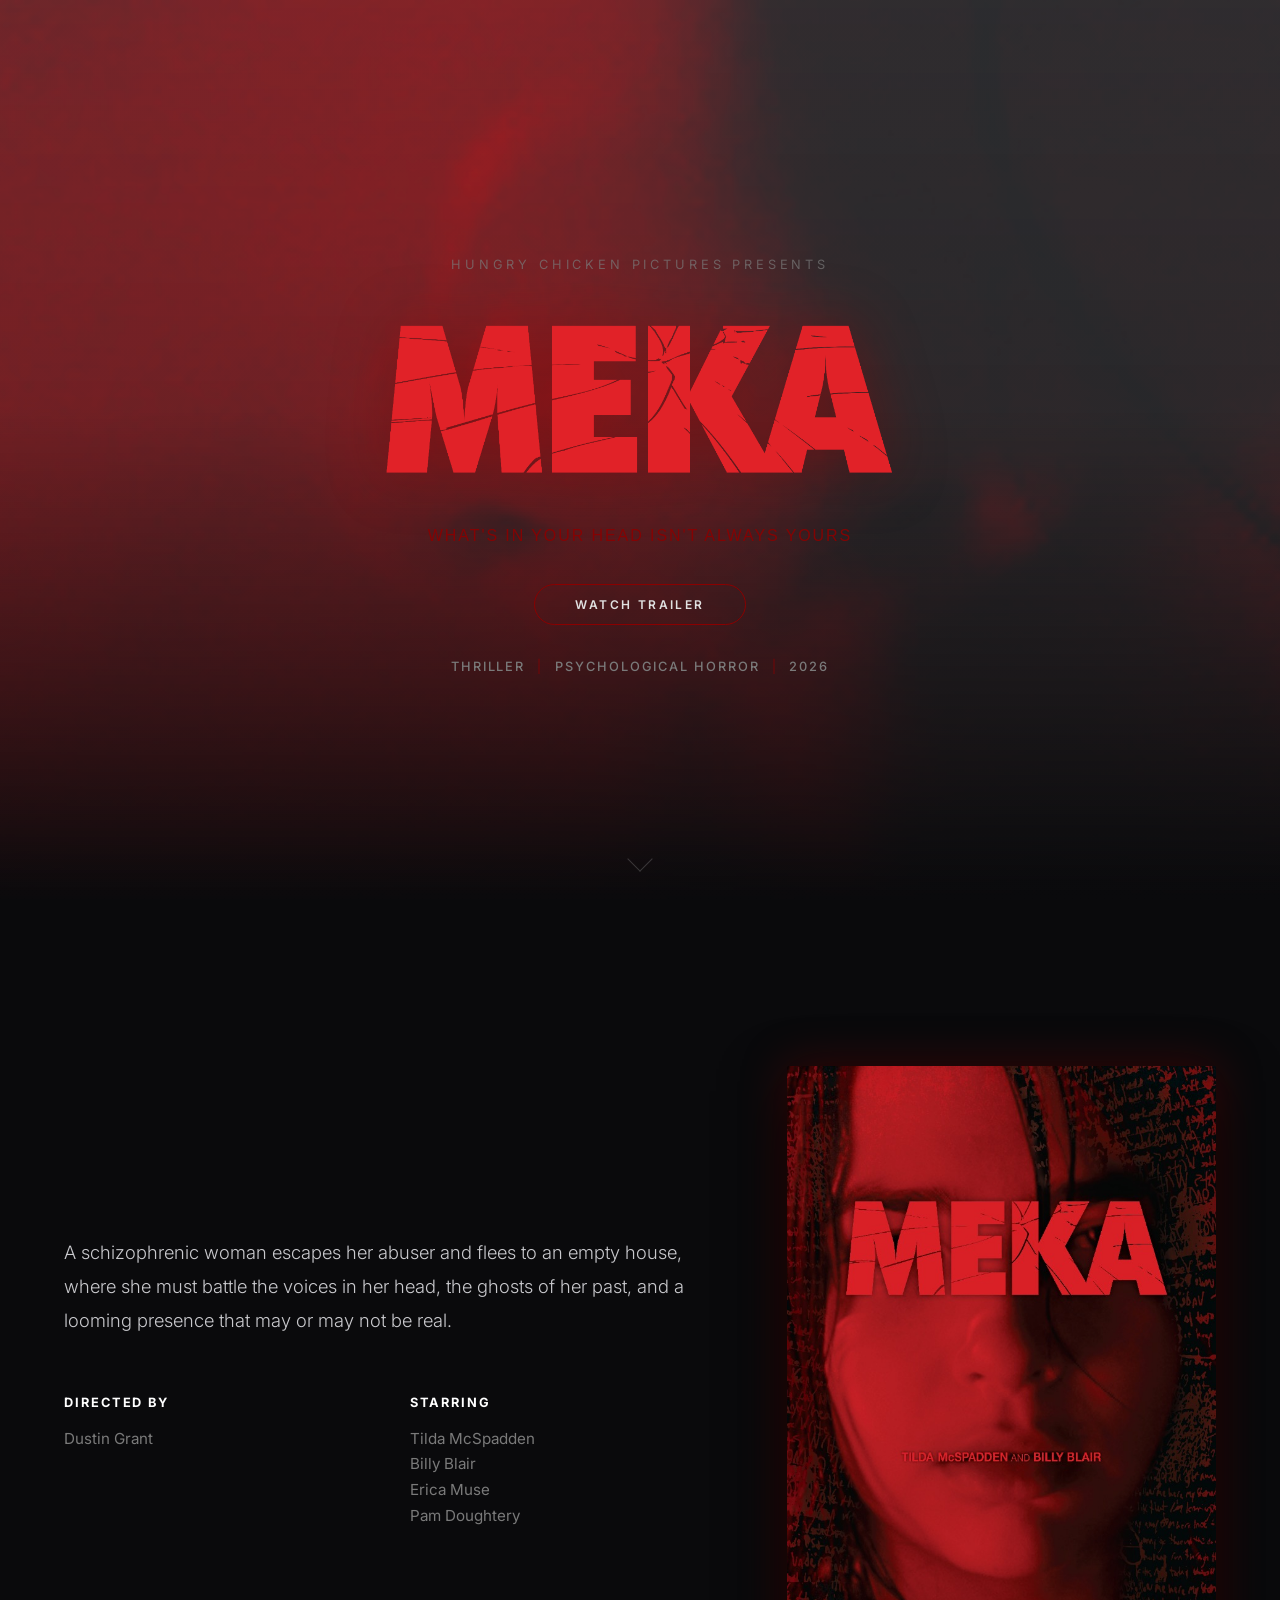
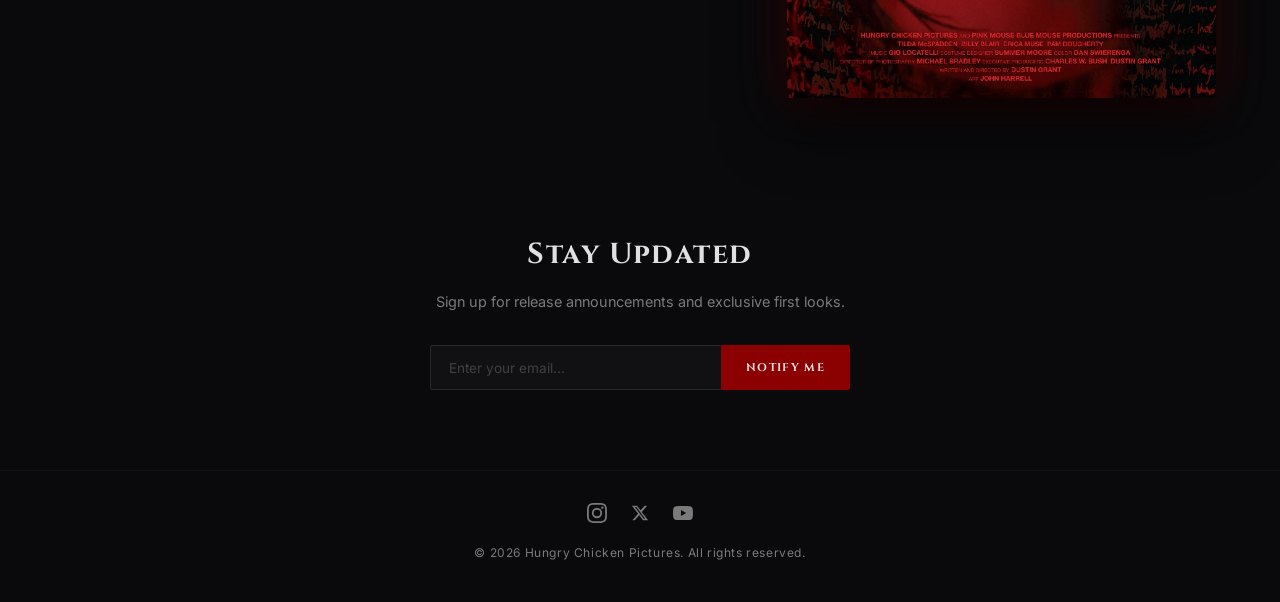
==== index.html @ 878b6aa0 "Update Instagram link to official movie account" ====
<!DOCTYPE html>
<html lang="en">
<head>
    <meta charset="UTF-8">
    <meta name="viewport" content="width=device-width, initial-scale=1.0">
    <title>MEKA — A Psychological Horror Film</title>
    <meta name="description" content="A schizophrenic woman escapes her abuser and flees to an empty house, where she must battle the voices in her head, the ghosts of her past, and a looming presence that may or may not be real.">
    <meta property="og:title" content="MEKA — A Psychological Horror Film">
    <meta property="og:description" content="A schizophrenic woman escapes her abuser and flees to an empty house, where she must battle the voices in her head and a looming presence that may or may not be real.">
    <meta property="og:image" content="assets/poster.jpg">
    <meta property="og:type" content="website">
    <meta name="twitter:card" content="summary_large_image">
    
    <!-- Google Fonts -->
    <link rel="preconnect" href="https://fonts.googleapis.com">
    <link rel="preconnect" href="https://fonts.gstatic.com" crossorigin>
    <link href="https://fonts.googleapis.com/css2?family=Cinzel:wght@400;700;900&family=Inter:wght@300;400;500;600&display=swap" rel="stylesheet">
    
    <!-- Custom CSS -->
    <link rel="stylesheet" href="css/styles.css">
</head>
<body>
    
    <main>
        <!-- Hero Section -->
        <section class="hero" id="hero">
            <div class="hero-video-bg">
                <iframe 
                    id="bg-video"
                    src="https://www.youtube.com/embed/63HkKOAqlyQ?enablejsapi=1&autoplay=1&mute=1&controls=0&showinfo=0&rel=0&iv_load_policy=3&modestbranding=1&cc_load_policy=0" 
                    frameborder="0" 
                    allow="autoplay; encrypted-media" 
                    allowfullscreen
                ></iframe>
            </div>
            <div class="hero-overlay"></div>
            <div class="hero-content fade-in-up">
                <p class="presents">Hungry Chicken Pictures presents</p>
                <img src="assets/title-treatment.png?v=2" alt="MEKA" class="title-treatment">
                <p class="tagline">What's in your head isn't always yours</p>
                <div class="hero-cta">
                    <button class="btn-trailer" id="trailerBtn">
                        Watch Trailer
                    </button>
                </div>
                <div class="hero-meta">
                    <span>Thriller</span>
                    <span class="meta-divider">|</span>
                    <span>Psychological Horror</span>
                    <span class="meta-divider">|</span>
                    <span>2026</span>
                </div>
            </div>
            <div class="scroll-indicator">
                <span></span>
            </div>
        </section>

        <!-- Fullscreen Split Poster & Details Section -->
        <section class="split-slide-section" id="details-slide">
            <div class="split-slide-container reveal">
                <!-- Left: Synopsis & Credits Data -->
                <div class="split-slide-data">
                    <div class="data-story">
                        <p class="story-synopsis">
                            A schizophrenic woman escapes her abuser and flees to an empty house, where she must battle the voices in her head, the ghosts of her past, and a looming presence that may or may not be real.
                        </p>
                    </div>
                    <div class="data-credits">
                        <div class="credit-block">
                            <h4 class="credit-title">Directed by</h4>
                            <p class="credit-names">Dustin Grant</p>
                        </div>
                        <div class="credit-block">
                            <h4 class="credit-title">Starring</h4>
                            <p class="credit-names">
                                Tilda McSpadden<br>
                                Billy Blair<br>
                                Erica Muse<br>
                                Pam Doughtery
                            </p>
                        </div>
                    </div>
                </div>

                <!-- Right: Poster Asset -->
                <div class="split-slide-poster">
                    <img src="assets/poster.jpg?v=2" alt="MEKA Movie Poster" class="poster-image-split" loading="lazy">
                </div>
            </div>
        </section>
        
        <!-- Subscribe Section -->
        <section class="subscribe" id="subscribe">
            <div class="subscribe-container reveal">
                <h2>Stay Updated</h2>
                <p>Sign up for release announcements and exclusive first looks.</p>
                <form class="subscribe-form" id="subscribeForm">
                    <input type="email" id="emailInput" placeholder="Enter your email..." required>
                    <button type="submit">Notify Me</button>
                </form>
                <p class="success-msg" id="successMsg">You're on the list. We'll be in touch.</p>
            </div>
        </section>
    </main>

    <footer>
        <div class="footer-socials">
            <a href="https://www.instagram.com/mekaofficialmovie?utm_source=qr" target="_blank" rel="noopener" aria-label="Instagram">
                <svg viewBox="0 0 24 24" fill="currentColor" width="20" height="20"><path d="M12 2.163c3.204 0 3.584.012 4.85.07 3.252.148 4.771 1.691 4.919 4.919.058 1.265.069 1.645.069 4.849 0 3.205-.012 3.584-.069 4.849-.149 3.225-1.664 4.771-4.919 4.919-1.266.058-1.644.07-4.85.07-3.204 0-3.584-.012-4.849-.07-3.26-.149-4.771-1.699-4.919-4.92-.058-1.265-.07-1.644-.07-4.849 0-3.204.013-3.583.07-4.849.149-3.227 1.664-4.771 4.919-4.919 1.266-.057 1.645-.069 4.849-.069zM12 0C8.741 0 8.333.014 7.053.072 2.695.272.273 2.69.073 7.052.014 8.333 0 8.741 0 12c0 3.259.014 3.668.072 4.948.2 4.358 2.618 6.78 6.98 6.98C8.333 23.986 8.741 24 12 24c3.259 0 3.668-.014 4.948-.072 4.354-.2 6.782-2.618 6.979-6.98.059-1.28.073-1.689.073-4.948 0-3.259-.014-3.667-.072-4.947-.196-4.354-2.617-6.78-6.979-6.98C15.668.014 15.259 0 12 0zm0 5.838a6.162 6.162 0 100 12.324 6.162 6.162 0 000-12.324zM12 16a4 4 0 110-8 4 4 0 010 8zm6.406-11.845a1.44 1.44 0 100 2.881 1.44 1.44 0 000-2.881z"/></svg>
            </a>
            <a href="https://x.com/" target="_blank" rel="noopener" aria-label="X / Twitter">
                <svg viewBox="0 0 24 24" fill="currentColor" width="18" height="18"><path d="M18.244 2.25h3.308l-7.227 8.26 8.502 11.24H16.17l-5.214-6.817L4.99 21.75H1.68l7.73-8.835L1.254 2.25H8.08l4.713 6.231zm-1.161 17.52h1.833L7.084 4.126H5.117z"/></svg>
            </a>
            <a href="https://www.youtube.com/" target="_blank" rel="noopener" aria-label="YouTube">
                <svg viewBox="0 0 24 24" fill="currentColor" width="20" height="20"><path d="M23.498 6.186a3.016 3.016 0 00-2.122-2.136C19.505 3.545 12 3.545 12 3.545s-7.505 0-9.377.505A3.017 3.017 0 00.502 6.186C0 8.07 0 12 0 12s0 3.93.502 5.814a3.016 3.016 0 002.122 2.136c1.871.505 9.376.505 9.376.505s7.505 0 9.377-.505a3.015 3.015 0 002.122-2.136C24 15.93 24 12 24 12s0-3.93-.502-5.814zM9.545 15.568V8.432L15.818 12l-6.273 3.568z"/></svg>
            </a>
        </div>
        <p>&copy; 2026 Hungry Chicken Pictures. All rights reserved.</p>
    </footer>

    <!-- Trailer Modal -->
    <div class="trailer-modal" id="trailerModal">
        <div class="trailer-modal-overlay" id="trailerModalOverlay"></div>
        <div class="trailer-modal-content">
            <button class="trailer-modal-close" id="trailerModalClose" aria-label="Close trailer">&times;</button>
            <div class="trailer-modal-wrapper">
                <iframe 
                    id="trailerModalIframe"
                    src="" 
                    title="MEKA — Official Trailer" 
                    frameborder="0" 
                    allow="accelerometer; autoplay; clipboard-write; encrypted-media; gyroscope; picture-in-picture; web-share" 
                    allowfullscreen
                ></iframe>
            </div>
        </div>
    </div>

    <!-- Custom JS -->
    <script src="js/main.js"></script>
</body>
</html>
---- css/styles.css ----
/* --- Design Tokens --- */
:root {
    --color-bg: #0a0a0c;
    --color-bg-elevated: #111114;
    --color-text: #e0e0e0;
    --color-text-muted: #7a7a7a;
    --color-crimson: #8b0000;
    --color-crimson-glow: rgba(139, 0, 0, 0.4);
    --color-crimson-hover: #a50000;
    --color-sickly-green: #9fbca3;
    
    --font-heading: 'Cinzel', serif;
    --font-body: 'Inter', sans-serif;
}

/* --- Global Styles --- */
* {
    margin: 0;
    padding: 0;
    box-sizing: border-box;
}

html {
    scroll-behavior: smooth;
}

body {
    font-family: var(--font-body);
    background-color: var(--color-bg);
    color: var(--color-text);
    line-height: 1.6;
    overflow-x: hidden;
}

h1, h2, h3 {
    font-family: var(--font-heading);
    font-weight: 700;
}

/* --- Hamburger Nav --- */
.nav {
    position: fixed;
    top: 0;
    left: 0;
    width: 100%;
    z-index: 100;
    padding: 1.5rem;
}

.nav-toggle {
    background: none;
    border: none;
    cursor: pointer;
    display: flex;
    flex-direction: column;
    gap: 5px;
    padding: 8px;
    z-index: 101;
    position: relative;
}

.nav-bar {
    display: block;
    width: 24px;
    height: 2px;
    background: var(--color-text);
    transition: all 0.3s ease;
}

.nav-toggle:hover .nav-bar {
    background: var(--color-crimson);
}

.nav-overlay {
    position: fixed;
    top: 0;
    left: 0;
    width: 100%;
    height: 100%;
    background: rgba(10, 10, 12, 0.97);
    display: flex;
    flex-direction: column;
    align-items: center;
    justify-content: center;
    opacity: 0;
    visibility: hidden;
    transition: all 0.4s cubic-bezier(0.25, 0.46, 0.45, 0.94);
    z-index: 200;
}

.nav-overlay.active {
    opacity: 1;
    visibility: visible;
}

.nav-close {
    position: absolute;
    top: 1.5rem;
    right: 1.5rem;
    background: none;
    border: none;
    color: var(--color-text);
    font-size: 2rem;
    cursor: pointer;
    padding: 0.5rem;
    transition: color 0.3s;
    line-height: 1;
}

.nav-close:hover {
    color: var(--color-crimson);
}

.nav-links {
    display: flex;
    flex-direction: column;
    align-items: center;
    gap: 2rem;
}

.nav-link {
    font-family: var(--font-heading);
    font-size: 2rem;
    font-weight: 700;
    color: var(--color-text);
    text-decoration: none;
    letter-spacing: 0.15em;
    text-transform: uppercase;
    transition: color 0.3s, text-shadow 0.3s;
}

.nav-link:hover {
    color: var(--color-crimson);
    text-shadow: 0 0 20px var(--color-crimson-glow);
}

.nav-socials {
    display: flex;
    gap: 1.5rem;
    margin-top: 3rem;
    padding-top: 2rem;
    border-top: 1px solid rgba(255, 255, 255, 0.06);
}

.nav-socials a {
    color: var(--color-text-muted);
    transition: color 0.3s;
}

.nav-socials a:hover {
    color: var(--color-text);
}

/* --- Hero Section --- */
.hero {
    position: relative;
    min-height: 100vh;
    display: flex;
    align-items: center;
    justify-content: center;
    overflow: hidden;
    padding: 7rem 2rem 5rem;
}

.hero-video-bg {
    position: absolute;
    top: 0;
    left: 0;
    width: 100%;
    height: 100%;
    overflow: hidden;
    z-index: 1;
    background-image: url('../assets/poster-hero.jpg');
    background-size: cover;
    background-position: center 20%;
    background-repeat: no-repeat;
}

.hero-video-bg iframe {
    position: absolute;
    top: 50%;
    left: 50%;
    width: 100vw;
    height: 56.25vw; /* 16:9 */
    min-height: 100vh;
    min-width: 177.77vh; /* 16:9 */
    transform: translate(-50%, -50%) scale(1.3); /* scale up to push captions out of the visible viewport boundary */
    pointer-events: none;
    opacity: 0; /* invisible while loading/buffering */
    filter: saturate(0.9) contrast(1.05);
    transition: opacity 0.8s ease; /* smooth fade-in once playing starts */
}

.hero-video-bg.loaded iframe {
    opacity: 0.85; /* brighter baseline */
}

.hero-overlay {
    position: absolute;
    top: 0;
    left: 0;
    width: 100%;
    height: 100%;
    background: linear-gradient(
        to bottom, 
        rgba(10, 10, 12, 0.25) 0%, 
        rgba(10, 10, 12, 0.35) 45%, 
        rgba(10, 10, 12, 0.75) 80%, 
        var(--color-bg) 100%
    );
    z-index: 2;
}

.hero-content {
    position: relative;
    z-index: 3;
    text-align: center;
    max-width: 800px;
    padding: 2rem;
}

.presents {
    font-family: var(--font-body);
    font-size: 0.8rem;
    font-weight: 400;
    letter-spacing: 0.3em;
    text-transform: uppercase;
    color: var(--color-text-muted);
    margin-bottom: 1.5rem;
    opacity: 0.7;
}

/* Title Treatment Image */
.title-treatment {
    max-width: 550px;
    width: 100%;
    height: auto;
    margin-bottom: 1rem;
    filter: drop-shadow(0 0 30px var(--color-crimson-glow));
}

.tagline {
    font-family: "Helvetica Neue", Helvetica, Arial, sans-serif;
    font-size: 1rem;
    font-weight: 500;
    color: var(--color-crimson);
    letter-spacing: 0.12em;
    margin-bottom: 2.2rem;
    font-style: normal;
    text-transform: uppercase; /* uppercase matches Helvetica design cleanly */
    opacity: 0.9;
}

/* Trailer Button */
.hero-cta {
    margin-bottom: 2rem;
}

.btn-trailer {
    display: inline-flex;
    align-items: center;
    justify-content: center;
    gap: 0.6rem;
    padding: 0.75rem 2.5rem;
    background: transparent;
    border: 1px solid var(--color-crimson);
    color: var(--color-text);
    font-family: var(--font-body); /* use body font for cleaner minimal look */
    font-size: 0.75rem;
    font-weight: 600;
    letter-spacing: 0.2em;
    text-transform: uppercase;
    cursor: pointer;
    border-radius: 30px; /* pill shape like Longlegs */
    transition: all 0.3s cubic-bezier(0.25, 0.46, 0.45, 0.94);
}

.btn-trailer:hover {
    background: var(--color-crimson);
    border-color: var(--color-crimson);
    color: #fff;
    box-shadow: 0 0 25px var(--color-crimson-glow);
}

.btn-trailer svg {
    opacity: 0.7;
}

.hero-meta {
    display: flex;
    align-items: center;
    justify-content: center;
    gap: 0.75rem;
    font-size: 0.8rem;
    font-weight: 500;
    letter-spacing: 0.15em;
    text-transform: uppercase;
    color: var(--color-text-muted);
}

.meta-divider {
    color: var(--color-crimson);
    font-weight: 300;
}

/* Scroll Indicator */
.scroll-indicator {
    position: absolute;
    bottom: 2rem;
    left: 50%;
    transform: translateX(-50%);
    z-index: 3;
}

.scroll-indicator span {
    display: block;
    width: 18px;
    height: 18px;
    border-right: 1.5px solid var(--color-text-muted);
    border-bottom: 1.5px solid var(--color-text-muted);
    transform: rotate(45deg);
    animation: scrollBounce 2.5s infinite;
    opacity: 0.4;
}

@keyframes scrollBounce {
    0%, 100% { transform: rotate(45deg) translateY(0); opacity: 0.2; }
    50% { transform: rotate(45deg) translateY(10px); opacity: 0.6; }
}



/* --- Trailer Modal --- */
.trailer-modal {
    position: fixed;
    top: 0;
    left: 0;
    width: 100%;
    height: 100%;
    z-index: 1000;
    display: flex;
    align-items: center;
    justify-content: center;
    opacity: 0;
    visibility: hidden;
    transition: opacity 0.4s ease, visibility 0.4s ease;
}

.trailer-modal.active {
    opacity: 1;
    visibility: visible;
}

.trailer-modal-overlay {
    position: absolute;
    top: 0;
    left: 0;
    width: 100%;
    height: 100%;
    background: rgba(0, 0, 0, 0.92);
    backdrop-filter: blur(8px);
    -webkit-backdrop-filter: blur(8px);
}

.trailer-modal-content {
    position: relative;
    width: 90%;
    max-width: 1000px;
    z-index: 1001;
    transform: scale(0.9);
    transition: transform 0.4s cubic-bezier(0.25, 0.46, 0.45, 0.94);
}

.trailer-modal.active .trailer-modal-content {
    transform: scale(1);
}

.trailer-modal-close {
    position: absolute;
    top: -3rem;
    right: 0;
    background: none;
    border: none;
    color: var(--color-text-muted);
    font-size: 2rem;
    cursor: pointer;
    padding: 0.5rem;
    transition: color 0.3s;
    line-height: 1;
    z-index: 1002;
}

.trailer-modal-close:hover {
    color: var(--color-text);
}

.trailer-modal-wrapper {
    position: relative;
    padding-bottom: 56.25%;
    height: 0;
    overflow: hidden;
    border-radius: 4px;
    box-shadow: 0 0 60px var(--color-crimson-glow);
}

.trailer-modal-wrapper iframe {
    position: absolute;
    top: 0;
    left: 0;
    width: 100%;
    height: 100%;
    border: none;
}

/* --- Poster Section (Fullscreen Slide) --- */
.poster-section {
    height: 100vh;
    width: 100%;
    display: flex;
    align-items: center;
    justify-content: center;
    overflow: hidden;
    background-color: var(--color-bg);
}

.poster-container {
    max-height: 85vh;
    max-width: 550px;
    width: 90%;
    display: flex;
    align-items: center;
    justify-content: center;
}

.poster-image {
    max-height: 85vh;
    width: auto;
    height: auto;
    border-radius: 2px;
    box-shadow: 
        0 20px 60px rgba(0, 0, 0, 0.6),
        0 0 40px var(--color-crimson-glow);
    transition: transform 0.6s ease, box-shadow 0.6s ease;
}

.poster-image:hover {
    transform: scale(1.02);
    box-shadow: 
        0 30px 80px rgba(0, 0, 0, 0.7),
        0 0 60px var(--color-crimson-glow);
}

/* --- Fullscreen Split Slide Section --- */
.split-slide-section {
    min-height: 100vh;
    width: 100%;
    display: flex;
    align-items: center;
    justify-content: center;
    padding: 6rem 4rem 2rem;
    background-color: var(--color-bg);
}

.split-slide-container {
    max-width: 1200px;
    width: 100%;
    display: grid;
    grid-template-columns: 1.2fr 0.8fr; /* Data on left, Poster on right */
    gap: 5rem;
    align-items: center;
}

/* Left side details */
.split-slide-data {
    display: flex;
    flex-direction: column;
    gap: 3.5rem;
    color: var(--color-text);
}

.story-synopsis {
    font-size: 1.15rem;
    line-height: 1.85;
    color: #c8c8cc;
    font-weight: 300;
}

.data-credits {
    display: grid;
    grid-template-columns: 1fr 1fr;
    gap: 3rem;
}

.credit-block {
    display: flex;
    flex-direction: column;
    gap: 0.75rem;
}

.credit-title {
    font-size: 0.8rem;
    font-weight: 700;
    text-transform: uppercase;
    letter-spacing: 0.15em;
    color: #fff;
    margin: 0;
}

.credit-names {
    font-size: 0.95rem;
    line-height: 1.7;
    color: var(--color-text-muted);
    font-weight: 400;
}

/* Right side poster */
.split-slide-poster {
    display: flex;
    justify-content: center;
    align-items: center;
}

.poster-image-split {
    max-height: 75vh;
    width: auto;
    height: auto;
    max-width: 100%;
    border-radius: 2px;
    box-shadow: 
        0 25px 65px rgba(0, 0, 0, 0.75),
        0 0 45px var(--color-crimson-glow);
    transition: transform 0.6s cubic-bezier(0.25, 0.46, 0.45, 0.94);
}

.poster-image-split:hover {
    transform: scale(1.015);
    box-shadow: 
        0 35px 85px rgba(0, 0, 0, 0.85),
        0 0 65px var(--color-crimson-glow);
}

/* --- Subscribe Section --- */
.subscribe {
    padding: 2rem 2rem 5rem;
    text-align: center;
}

.subscribe-container h2 {
    font-size: 1.8rem;
    margin-bottom: 0.75rem;
    letter-spacing: 0.05em;
}

.subscribe-container > p {
    color: var(--color-text-muted);
    margin-bottom: 2rem;
    font-size: 0.9rem;
}

.subscribe-form {
    display: flex;
    justify-content: center;
    gap: 0;
    max-width: 420px;
    margin: 0 auto;
}

.subscribe-form input {
    flex: 1;
    padding: 0.85rem 1.1rem;
    background: rgba(255, 255, 255, 0.03);
    border: 1px solid rgba(255, 255, 255, 0.1);
    border-right: none;
    border-radius: 2px 0 0 2px;
    color: var(--color-text);
    font-family: var(--font-body);
    font-size: 0.85rem;
    outline: none;
    transition: border-color 0.3s, background 0.3s;
}

.subscribe-form input:focus {
    border-color: var(--color-crimson);
    background: rgba(255, 255, 255, 0.05);
}

.subscribe-form input::placeholder {
    color: rgba(255, 255, 255, 0.2);
}

.subscribe-form button {
    padding: 0.85rem 1.5rem;
    background-color: var(--color-crimson);
    color: var(--color-text);
    border: 1px solid var(--color-crimson);
    border-radius: 0 2px 2px 0;
    font-family: var(--font-heading);
    font-size: 0.7rem;
    font-weight: 700;
    letter-spacing: 0.12em;
    text-transform: uppercase;
    cursor: pointer;
    transition: background-color 0.3s, box-shadow 0.3s;
}

.subscribe-form button:hover {
    background-color: var(--color-crimson-hover);
    box-shadow: 0 0 20px var(--color-crimson-glow);
}

.success-msg {
    display: none;
    margin-top: 1.5rem;
    color: var(--color-sickly-green);
    font-weight: 500;
    font-size: 0.9rem;
}

/* --- Footer --- */
footer {
    text-align: center;
    padding: 2rem 2rem 2.5rem;
    border-top: 1px solid rgba(255, 255, 255, 0.04);
}

.footer-socials {
    display: flex;
    justify-content: center;
    gap: 1.5rem;
    margin-bottom: 1.25rem;
}

.footer-socials a {
    color: var(--color-text-muted);
    transition: color 0.3s, transform 0.3s;
    display: flex;
    align-items: center;
}

.footer-socials a:hover {
    color: var(--color-text);
    transform: translateY(-2px);
}

footer p {
    color: var(--color-text-muted);
    font-size: 0.75rem;
    letter-spacing: 0.05em;
}

/* --- Animations --- */
.fade-in-up {
    animation: fadeInUp 1.5s ease-out forwards;
    opacity: 0;
    transform: translateY(30px);
}

@keyframes fadeInUp {
    to {
        opacity: 1;
        transform: translateY(0);
    }
}

.reveal {
    opacity: 0;
    transform: translateY(30px);
    transition: all 0.8s cubic-bezier(0.25, 0.46, 0.45, 0.94);
}

.reveal.active {
    opacity: 1;
    transform: translateY(0);
}

/* --- Responsive --- */
@media (max-width: 768px) {
    .title-treatment {
        max-width: 320px;
    }
    .tagline {
        font-size: 0.85rem;
    }
    .hero-meta {
        font-size: 0.7rem;
        gap: 0.4rem;
    }
    .glass-card {
        padding: 2rem 1.5rem;
    }
    .credits-grid {
        grid-template-columns: 1fr;
        gap: 2rem;
    }
    .subscribe-form {
        flex-direction: column;
    }
    .subscribe-form input {
        border-right: 1px solid rgba(255, 255, 255, 0.1);
        border-radius: 2px;
    }
    .subscribe-form button {
        border-radius: 2px;
    }
    .split-slide-container {
        grid-template-columns: 1fr;
        gap: 3rem;
        text-align: center;
    }
    .split-slide-section {
        padding: 5rem 2rem;
        min-height: auto;
    }
    .data-credits {
        gap: 1.5rem;
    }
    .poster-image-split {
        max-height: 50vh;
    }
    .trailer-modal-content {
        width: 95%;
    }
    .trailer-modal-close {
        top: -2.5rem;
        font-size: 1.5rem;
    }
}

@media (max-width: 480px) {
    .title-treatment {
        max-width: 240px;
    }
    .presents {
        font-size: 0.65rem;
    }
    .btn-trailer {
        font-size: 0.65rem;
        padding: 0.75rem 1.5rem;
    }
}
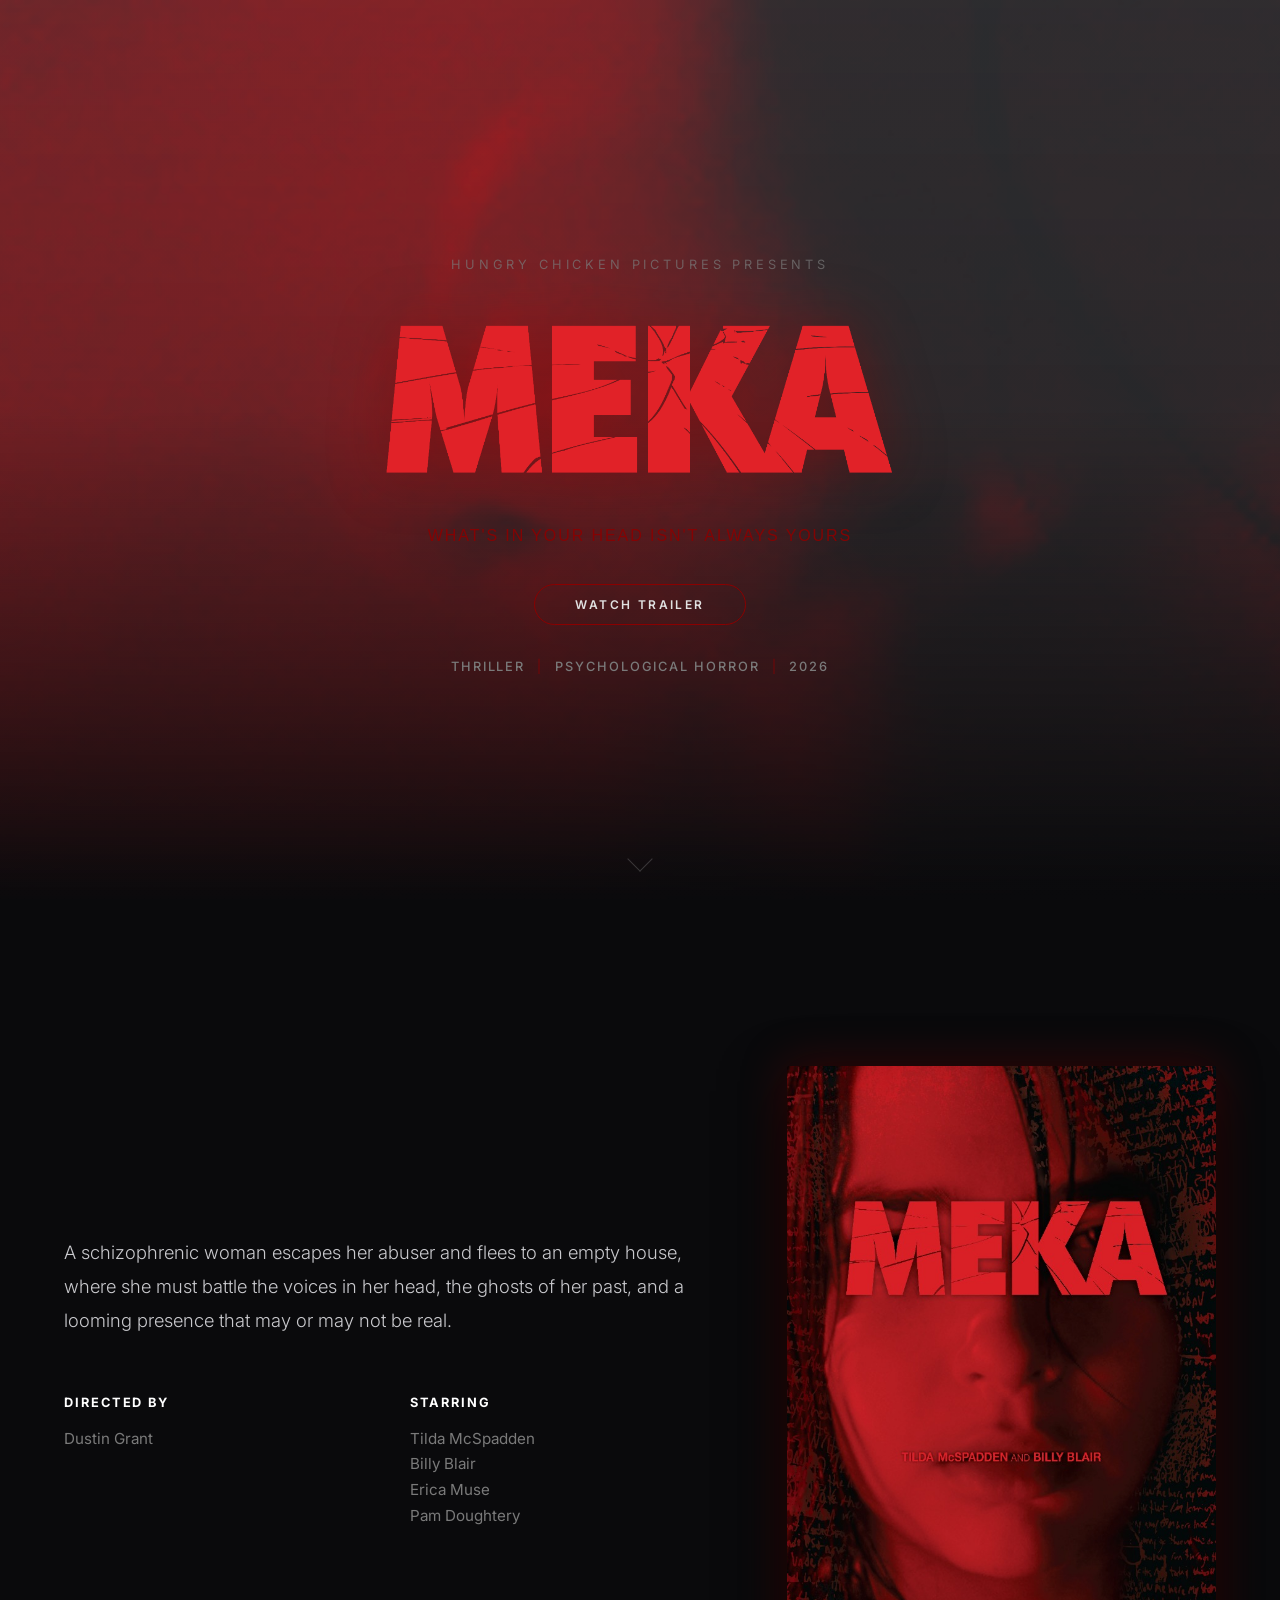
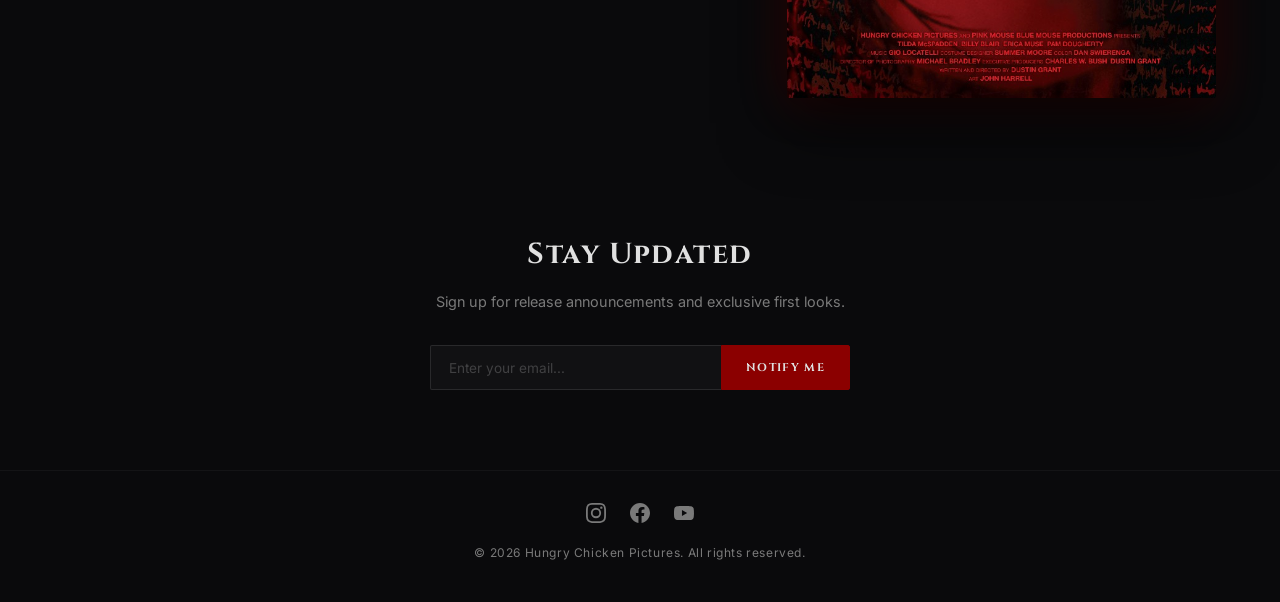
==== commit a1809199: "Replace X link with Facebook link and SVG icon" ====
--- a/index.html
+++ b/index.html
@@ -109,8 +109,8 @@
             <a href="https://www.instagram.com/mekaofficialmovie?utm_source=qr" target="_blank" rel="noopener" aria-label="Instagram">
                 <svg viewBox="0 0 24 24" fill="currentColor" width="20" height="20"><path d="M12 2.163c3.204 0 3.584.012 4.85.07 3.252.148 4.771 1.691 4.919 4.919.058 1.265.069 1.645.069 4.849 0 3.205-.012 3.584-.069 4.849-.149 3.225-1.664 4.771-4.919 4.919-1.266.058-1.644.07-4.85.07-3.204 0-3.584-.012-4.849-.07-3.26-.149-4.771-1.699-4.919-4.92-.058-1.265-.07-1.644-.07-4.849 0-3.204.013-3.583.07-4.849.149-3.227 1.664-4.771 4.919-4.919 1.266-.057 1.645-.069 4.849-.069zM12 0C8.741 0 8.333.014 7.053.072 2.695.272.273 2.69.073 7.052.014 8.333 0 8.741 0 12c0 3.259.014 3.668.072 4.948.2 4.358 2.618 6.78 6.98 6.98C8.333 23.986 8.741 24 12 24c3.259 0 3.668-.014 4.948-.072 4.354-.2 6.782-2.618 6.979-6.98.059-1.28.073-1.689.073-4.948 0-3.259-.014-3.667-.072-4.947-.196-4.354-2.617-6.78-6.979-6.98C15.668.014 15.259 0 12 0zm0 5.838a6.162 6.162 0 100 12.324 6.162 6.162 0 000-12.324zM12 16a4 4 0 110-8 4 4 0 010 8zm6.406-11.845a1.44 1.44 0 100 2.881 1.44 1.44 0 000-2.881z"/></svg>
             </a>
-            <a href="https://x.com/" target="_blank" rel="noopener" aria-label="X / Twitter">
-                <svg viewBox="0 0 24 24" fill="currentColor" width="18" height="18"><path d="M18.244 2.25h3.308l-7.227 8.26 8.502 11.24H16.17l-5.214-6.817L4.99 21.75H1.68l7.73-8.835L1.254 2.25H8.08l4.713 6.231zm-1.161 17.52h1.833L7.084 4.126H5.117z"/></svg>
+            <a href="https://www.facebook.com/people/MEKA-Official-Movie/61591531212427/?mibextid=wwXIfr&rdid=2gxIzMBJIU5GJ3uj&share_url=https%3A%2F%2Fwww.facebook.com%2Fshare%2F1bv1P7qJ4z%2F%3Fmibextid%3DwwXIfr" target="_blank" rel="noopener" aria-label="Facebook">
+                <svg viewBox="0 0 24 24" fill="currentColor" width="20" height="20"><path d="M24 12.073c0-6.627-5.373-12-12-12s-12 5.373-12 12c0 5.99 4.388 10.954 10.125 11.854v-8.385H7.078v-3.47h3.047V9.43c0-3.007 1.792-4.669 4.533-4.669 1.312 0 2.686.235 2.686.235v2.953H15.83c-1.491 0-1.956.925-1.956 1.874v2.25h3.328l-.532 3.47h-2.796v8.385C19.612 23.027 24 18.062 24 12.073z"/></svg>
             </a>
             <a href="https://www.youtube.com/" target="_blank" rel="noopener" aria-label="YouTube">
                 <svg viewBox="0 0 24 24" fill="currentColor" width="20" height="20"><path d="M23.498 6.186a3.016 3.016 0 00-2.122-2.136C19.505 3.545 12 3.545 12 3.545s-7.505 0-9.377.505A3.017 3.017 0 00.502 6.186C0 8.07 0 12 0 12s0 3.93.502 5.814a3.016 3.016 0 002.122 2.136c1.871.505 9.376.505 9.376.505s7.505 0 9.377-.505a3.015 3.015 0 002.122-2.136C24 15.93 24 12 24 12s0-3.93-.502-5.814zM9.545 15.568V8.432L15.818 12l-6.273 3.568z"/></svg>
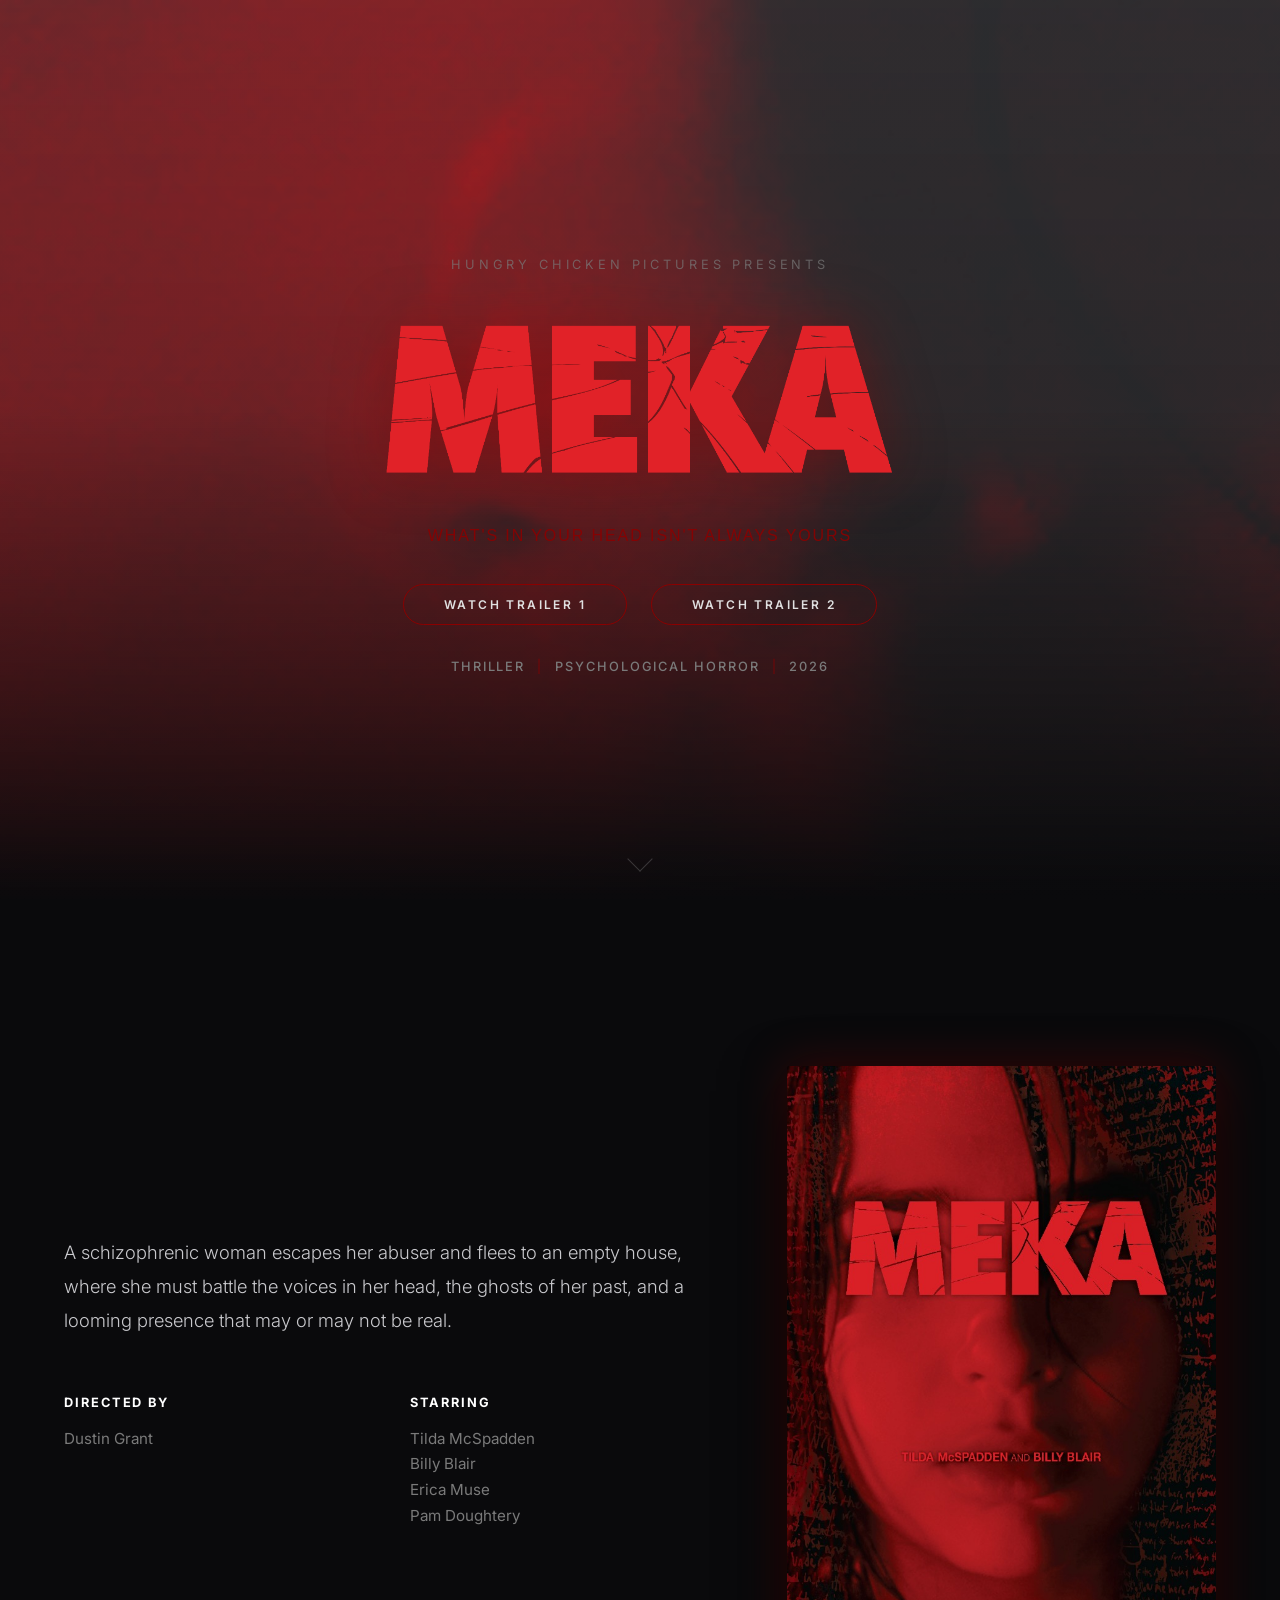
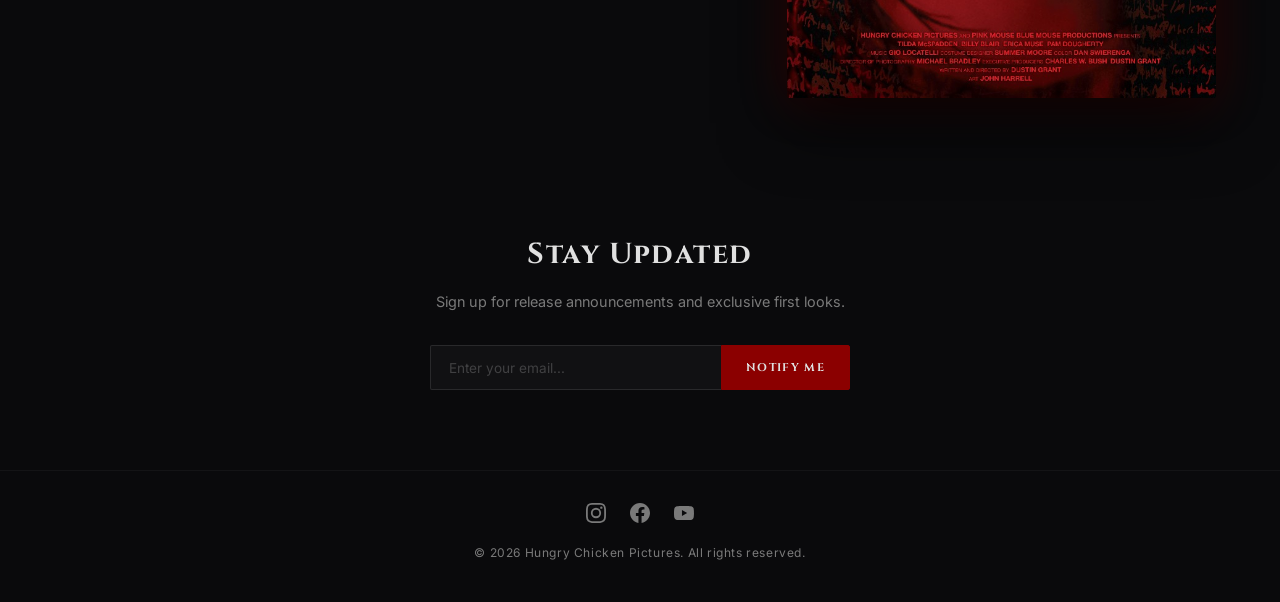
==== commit a0a005a5: "Add Watch Trailer 2 button and rename Watch Trailer 1" ====
--- a/index.html
+++ b/index.html
@@ -39,8 +39,11 @@
                 <img src="assets/title-treatment.png?v=2" alt="MEKA" class="title-treatment">
                 <p class="tagline">What's in your head isn't always yours</p>
                 <div class="hero-cta">
-                    <button class="btn-trailer" id="trailerBtn">
-                        Watch Trailer
+                    <button class="btn-trailer" id="trailerBtn1">
+                        Watch Trailer 1
+                    </button>
+                    <button class="btn-trailer" id="trailerBtn2">
+                        Watch Trailer 2
                     </button>
                 </div>
                 <div class="hero-meta">
@@ -112,7 +115,7 @@
             <a href="https://www.facebook.com/people/MEKA-Official-Movie/61591531212427/?mibextid=wwXIfr&rdid=2gxIzMBJIU5GJ3uj&share_url=https%3A%2F%2Fwww.facebook.com%2Fshare%2F1bv1P7qJ4z%2F%3Fmibextid%3DwwXIfr" target="_blank" rel="noopener" aria-label="Facebook">
                 <svg viewBox="0 0 24 24" fill="currentColor" width="20" height="20"><path d="M24 12.073c0-6.627-5.373-12-12-12s-12 5.373-12 12c0 5.99 4.388 10.954 10.125 11.854v-8.385H7.078v-3.47h3.047V9.43c0-3.007 1.792-4.669 4.533-4.669 1.312 0 2.686.235 2.686.235v2.953H15.83c-1.491 0-1.956.925-1.956 1.874v2.25h3.328l-.532 3.47h-2.796v8.385C19.612 23.027 24 18.062 24 12.073z"/></svg>
             </a>
-            <a href="https://www.youtube.com/" target="_blank" rel="noopener" aria-label="YouTube">
+            <a href="https://youtu.be/63HkKOAqlyQ?si=Aku9dg5zl_aK6a3C" target="_blank" rel="noopener" aria-label="YouTube">
                 <svg viewBox="0 0 24 24" fill="currentColor" width="20" height="20"><path d="M23.498 6.186a3.016 3.016 0 00-2.122-2.136C19.505 3.545 12 3.545 12 3.545s-7.505 0-9.377.505A3.017 3.017 0 00.502 6.186C0 8.07 0 12 0 12s0 3.93.502 5.814a3.016 3.016 0 002.122 2.136c1.871.505 9.376.505 9.376.505s7.505 0 9.377-.505a3.015 3.015 0 002.122-2.136C24 15.93 24 12 24 12s0-3.93-.502-5.814zM9.545 15.568V8.432L15.818 12l-6.273 3.568z"/></svg>
             </a>
         </div>
--- a/css/styles.css
+++ b/css/styles.css
@@ -254,6 +254,10 @@
 /* Trailer Button */
 .hero-cta {
     margin-bottom: 2rem;
+    display: flex;
+    justify-content: center;
+    gap: 1.5rem;
+    flex-wrap: wrap;
 }
 
 .btn-trailer {
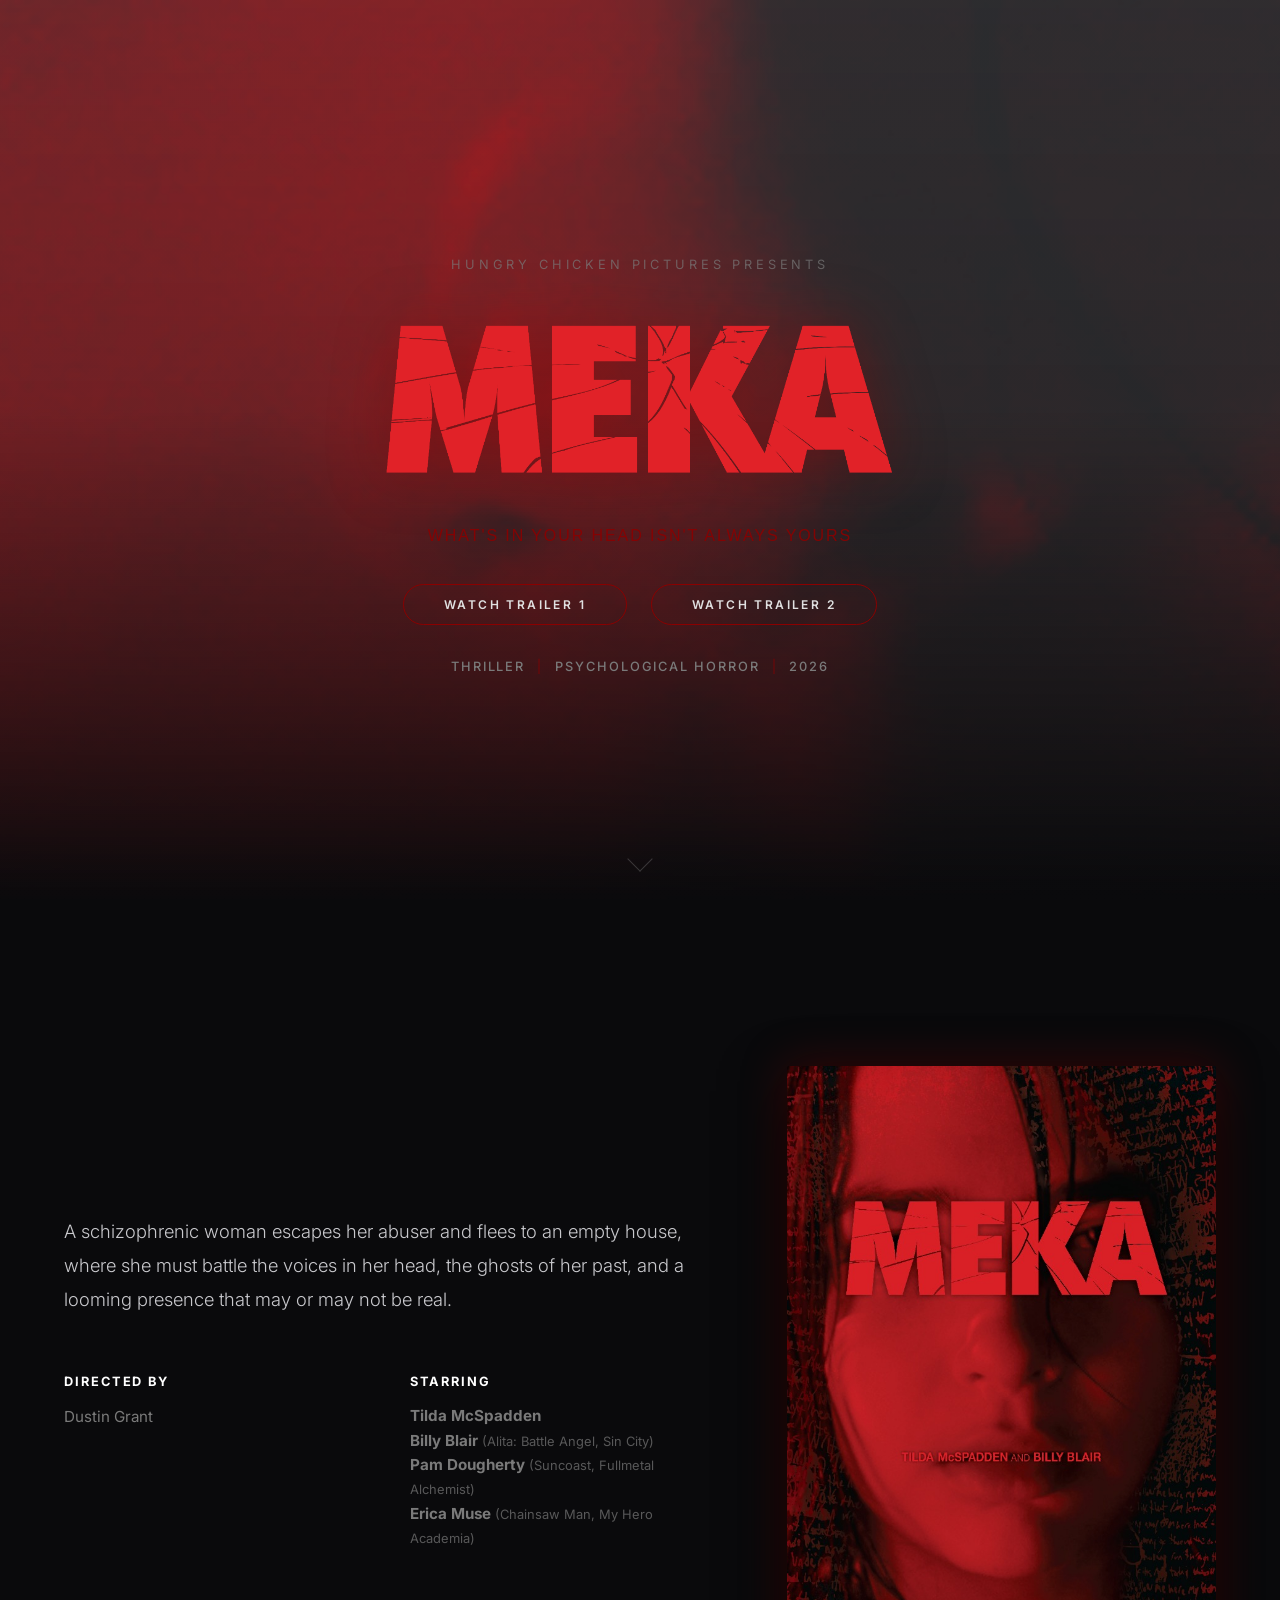
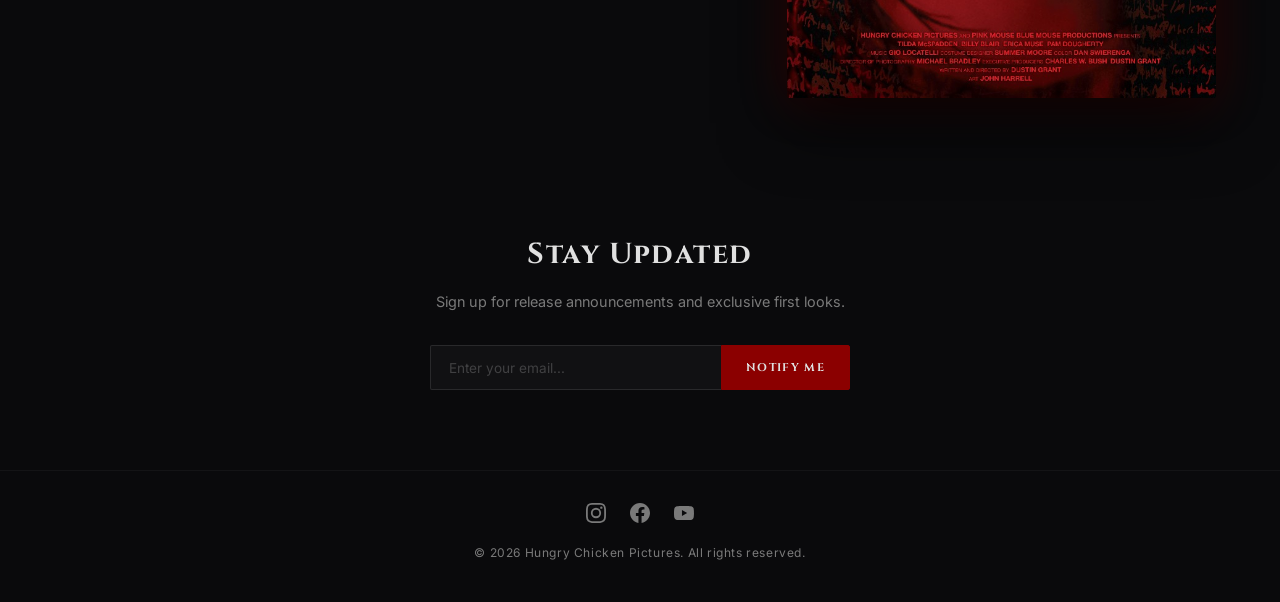
==== commit 2e630728: "Add VIP screening portal with live 4K Vimeo screener and updated cast credits" ====
--- a/index.html
+++ b/index.html
@@ -76,11 +76,11 @@
                         </div>
                         <div class="credit-block">
                             <h4 class="credit-title">Starring</h4>
-                            <p class="credit-names">
-                                Tilda McSpadden<br>
-                                Billy Blair<br>
-                                Erica Muse<br>
-                                Pam Doughtery
+                            <p class="credit-names" style="line-height: 1.6;">
+                                <strong>Tilda McSpadden</strong><br>
+                                <strong>Billy Blair</strong> <span style="font-size: 0.85em; opacity: 0.7;">(Alita: Battle Angel, Sin City)</span><br>
+                                <strong>Pam Dougherty</strong> <span style="font-size: 0.85em; opacity: 0.7;">(Suncoast, Fullmetal Alchemist)</span><br>
+                                <strong>Erica Muse</strong> <span style="font-size: 0.85em; opacity: 0.7;">(Chainsaw Man, My Hero Academia)</span>
                             </p>
                         </div>
                     </div>
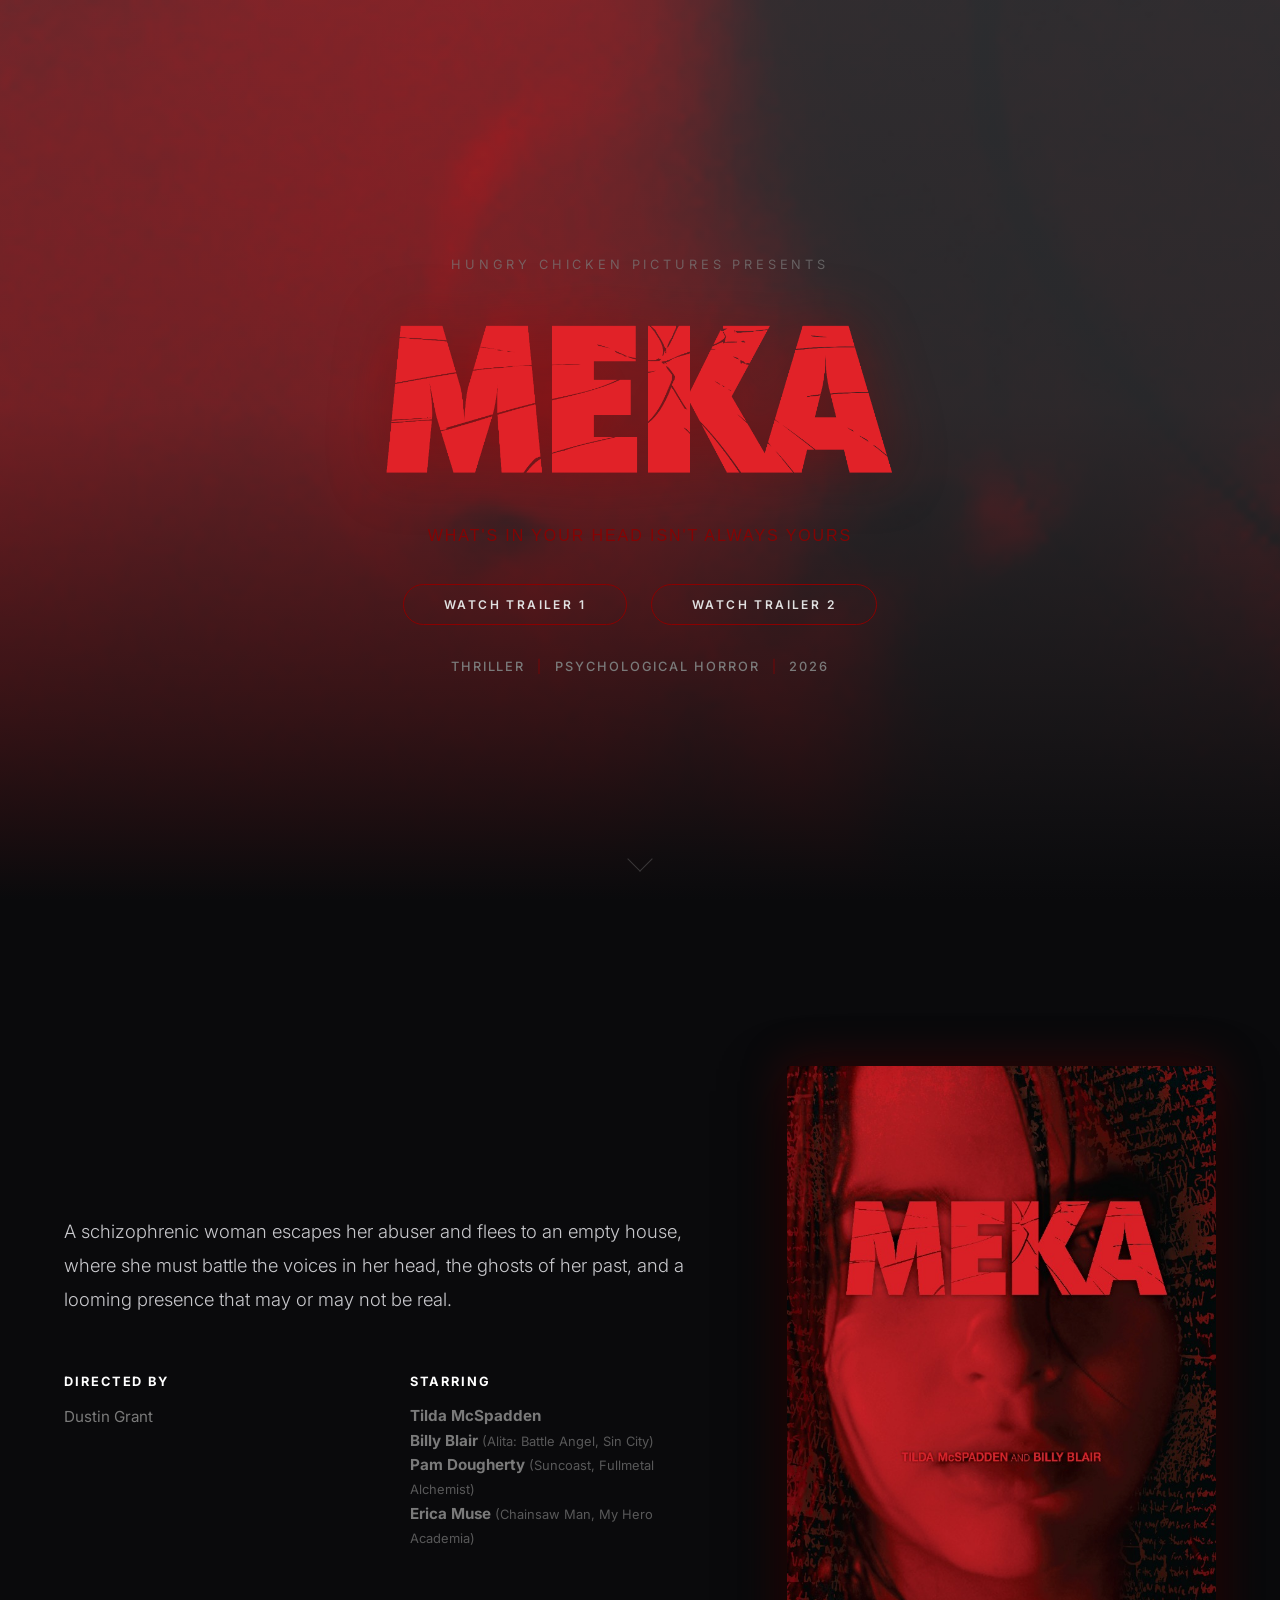
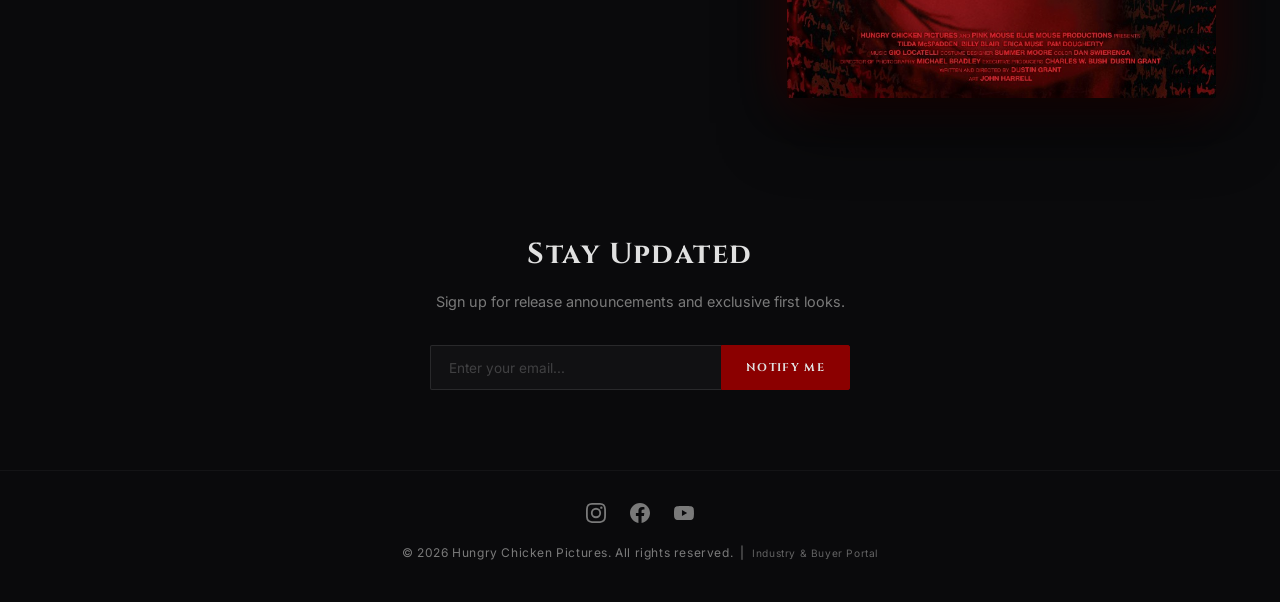
==== commit 99cf04f0: "Add discreet Industry & Buyer Portal link to public footer" ====
--- a/index.html
+++ b/index.html
@@ -119,7 +119,7 @@
                 <svg viewBox="0 0 24 24" fill="currentColor" width="20" height="20"><path d="M23.498 6.186a3.016 3.016 0 00-2.122-2.136C19.505 3.545 12 3.545 12 3.545s-7.505 0-9.377.505A3.017 3.017 0 00.502 6.186C0 8.07 0 12 0 12s0 3.93.502 5.814a3.016 3.016 0 002.122 2.136c1.871.505 9.376.505 9.376.505s7.505 0 9.377-.505a3.015 3.015 0 002.122-2.136C24 15.93 24 12 24 12s0-3.93-.502-5.814zM9.545 15.568V8.432L15.818 12l-6.273 3.568z"/></svg>
             </a>
         </div>
-        <p>&copy; 2026 Hungry Chicken Pictures. All rights reserved.</p>
+        <p>&copy; 2026 Hungry Chicken Pictures. All rights reserved. &nbsp;|&nbsp; <a href="screening.html" style="color: var(--color-text-muted); text-decoration: none; font-size: 0.85em; transition: color 0.3s; opacity: 0.8;" onmouseover="this.style.color='#ff9999'" onmouseout="this.style.color='var(--color-text-muted)'">Industry & Buyer Portal</a></p>
     </footer>
 
     <!-- Trailer Modal -->
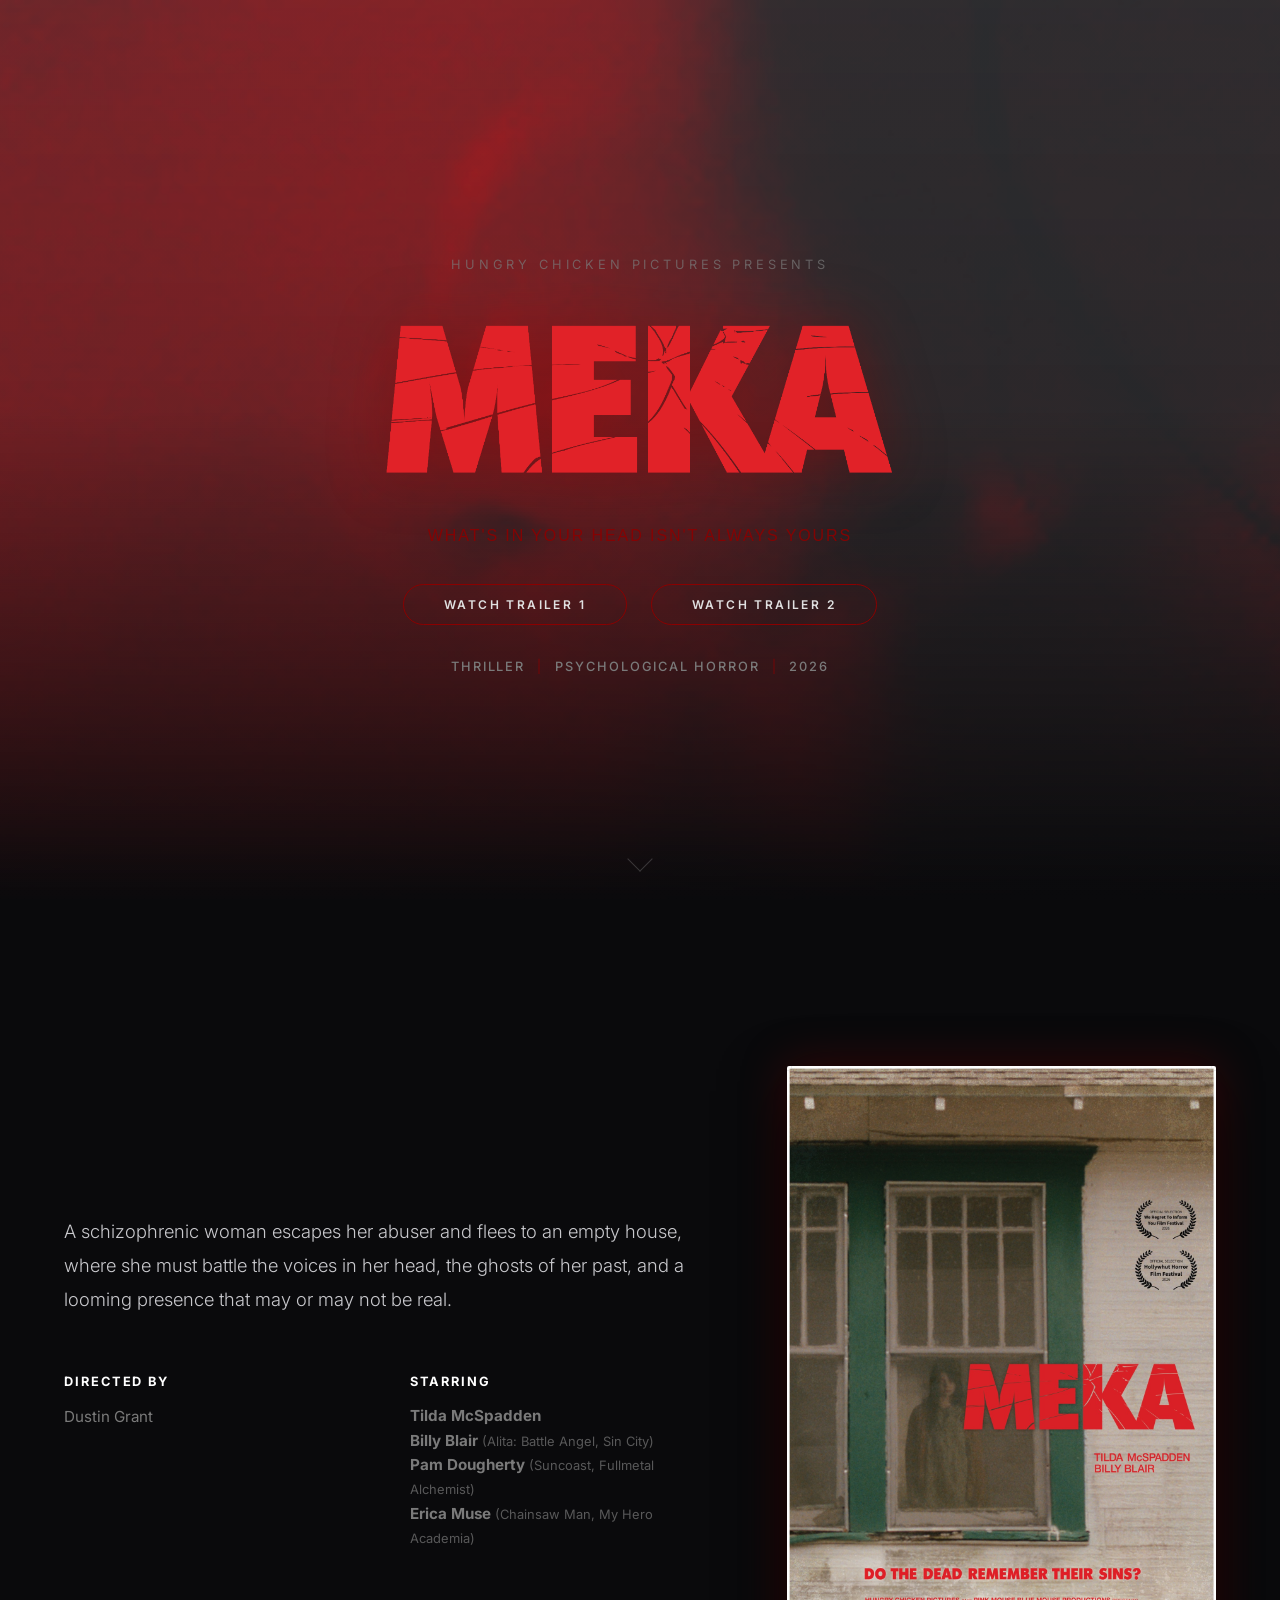
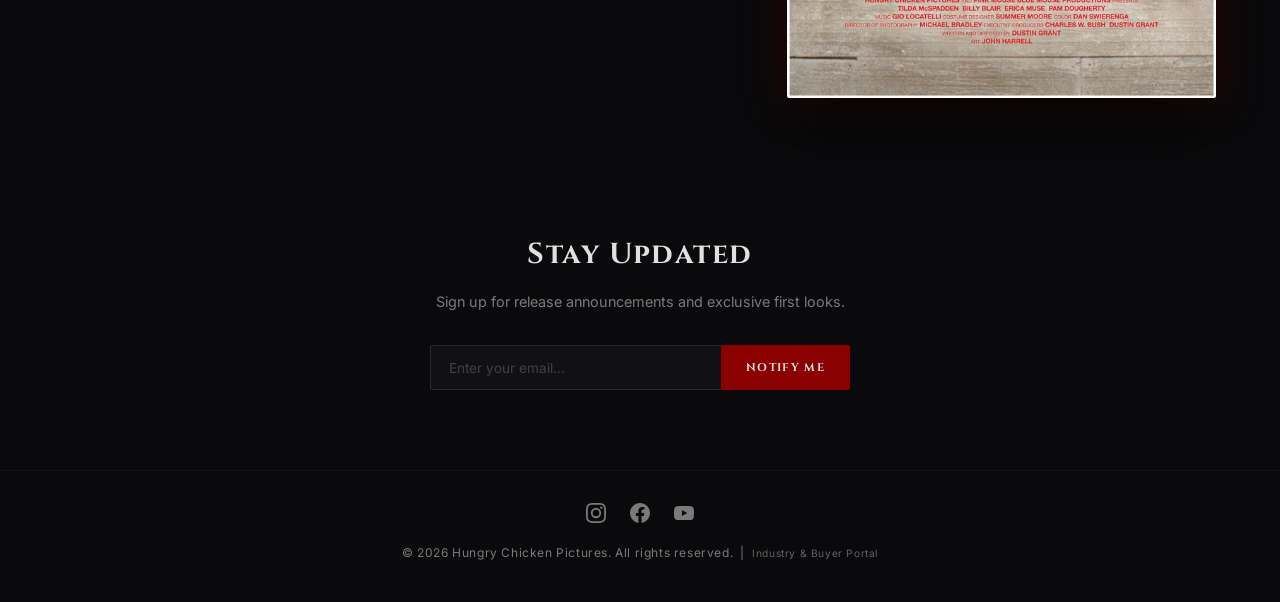
==== commit 1d50a12a: "Add official selection festival laurels movie poster" ====
--- a/index.html
+++ b/index.html
@@ -88,7 +88,7 @@
 
                 <!-- Right: Poster Asset -->
                 <div class="split-slide-poster">
-                    <img src="assets/poster.jpg?v=2" alt="MEKA Movie Poster" class="poster-image-split" loading="lazy">
+                    <img src="assets/poster.jpg?v=3" alt="MEKA Movie Poster - Official Selection" class="poster-image-split" loading="lazy">
                 </div>
             </div>
         </section>
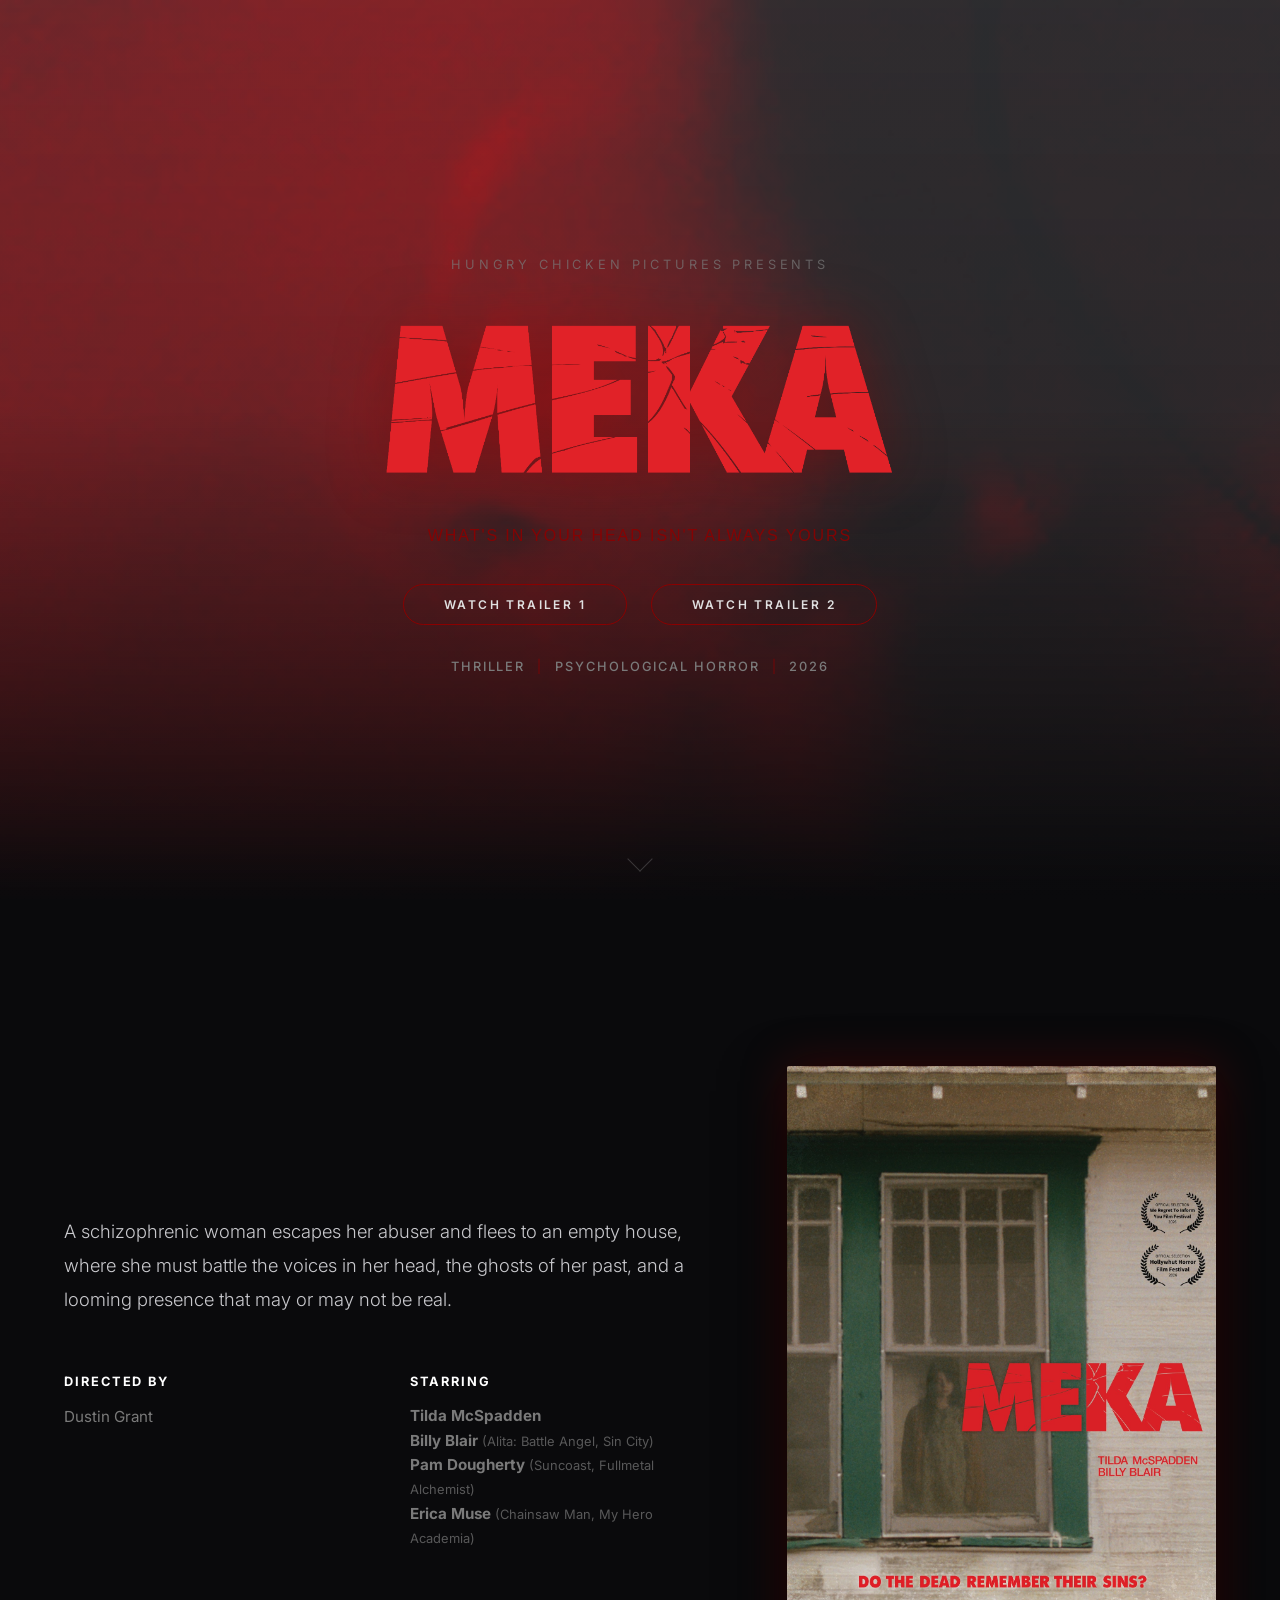
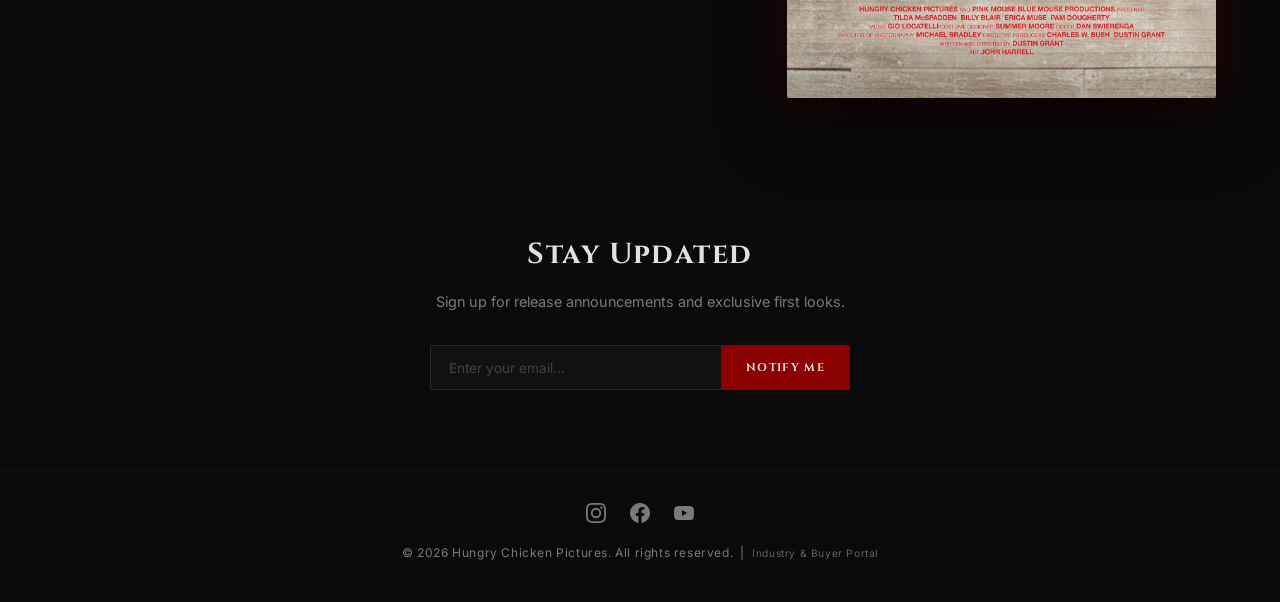
==== commit bb689a9b: "Crop 2% border from festival poster asset" ====
--- a/index.html
+++ b/index.html
@@ -88,7 +88,7 @@
 
                 <!-- Right: Poster Asset -->
                 <div class="split-slide-poster">
-                    <img src="assets/poster.jpg?v=3" alt="MEKA Movie Poster - Official Selection" class="poster-image-split" loading="lazy">
+                    <img src="assets/poster.jpg?v=4" alt="MEKA Movie Poster - Official Selection" class="poster-image-split" loading="lazy">
                 </div>
             </div>
         </section>
